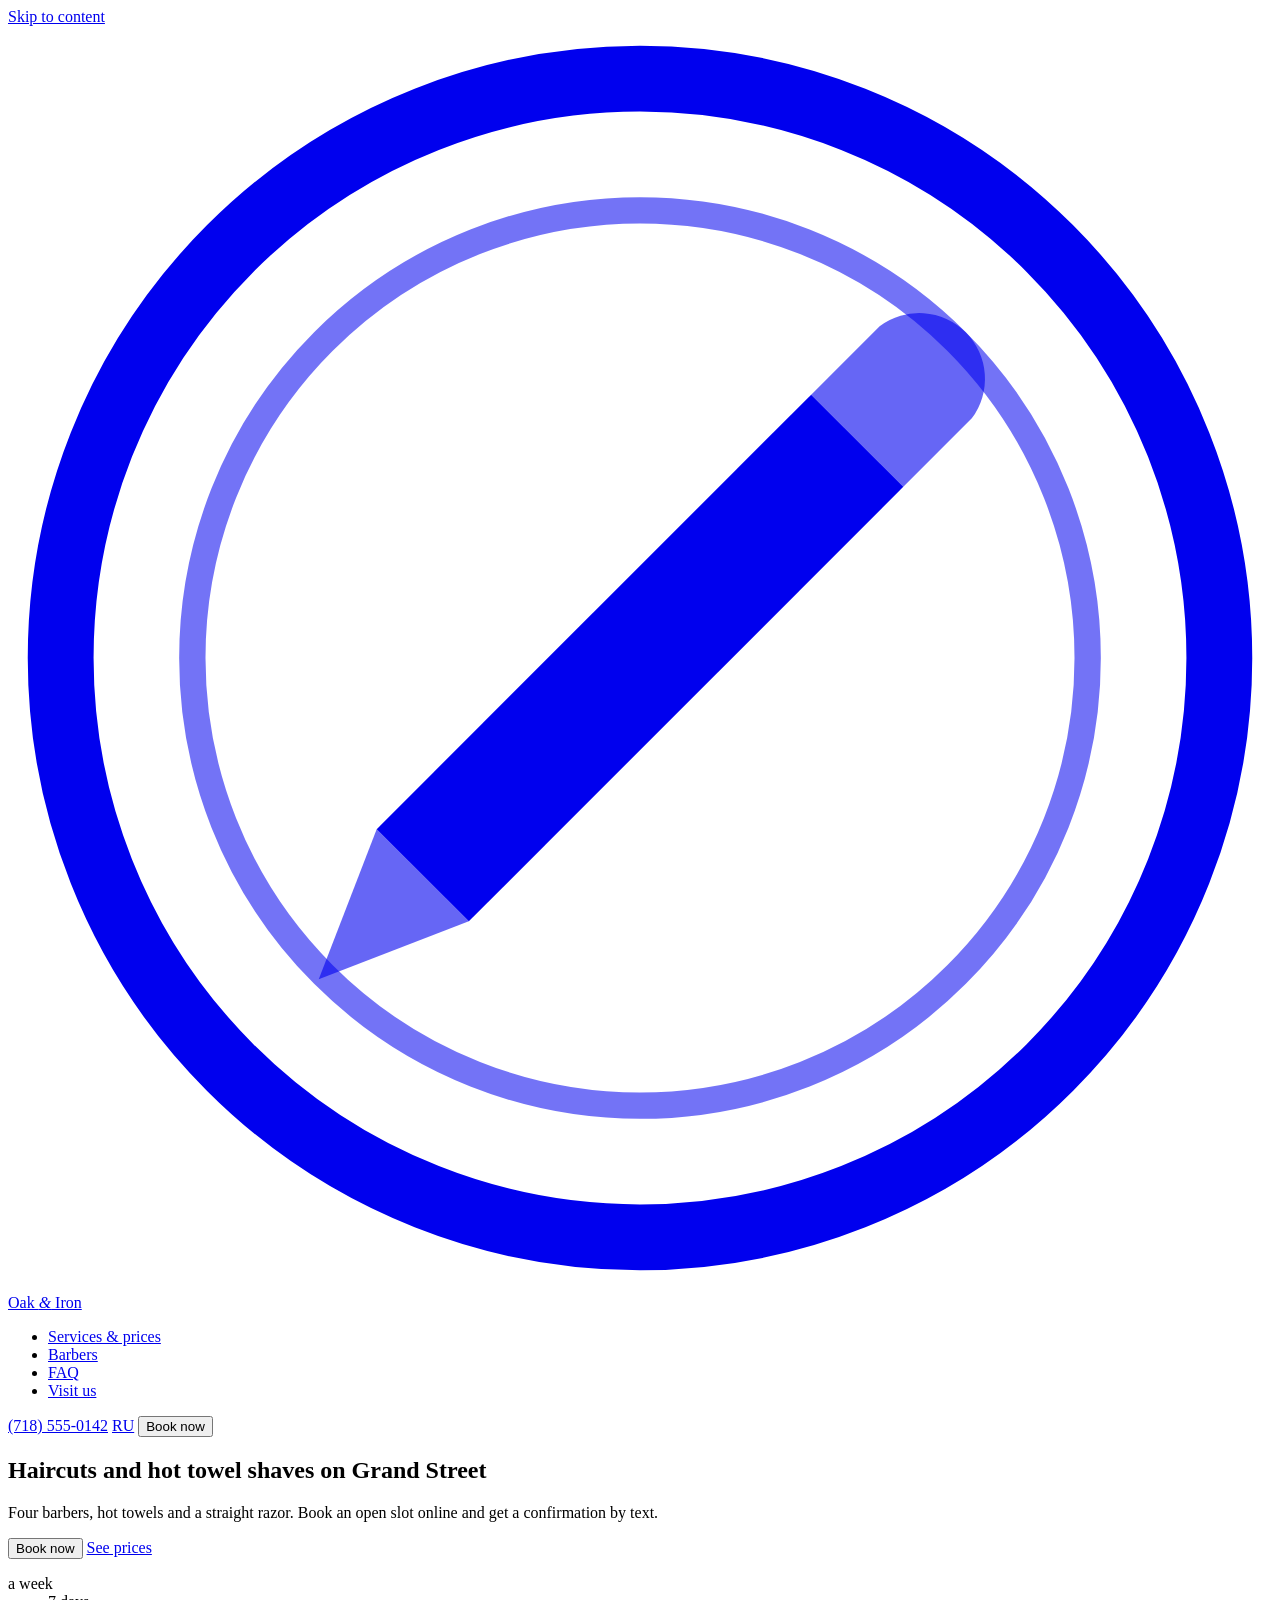
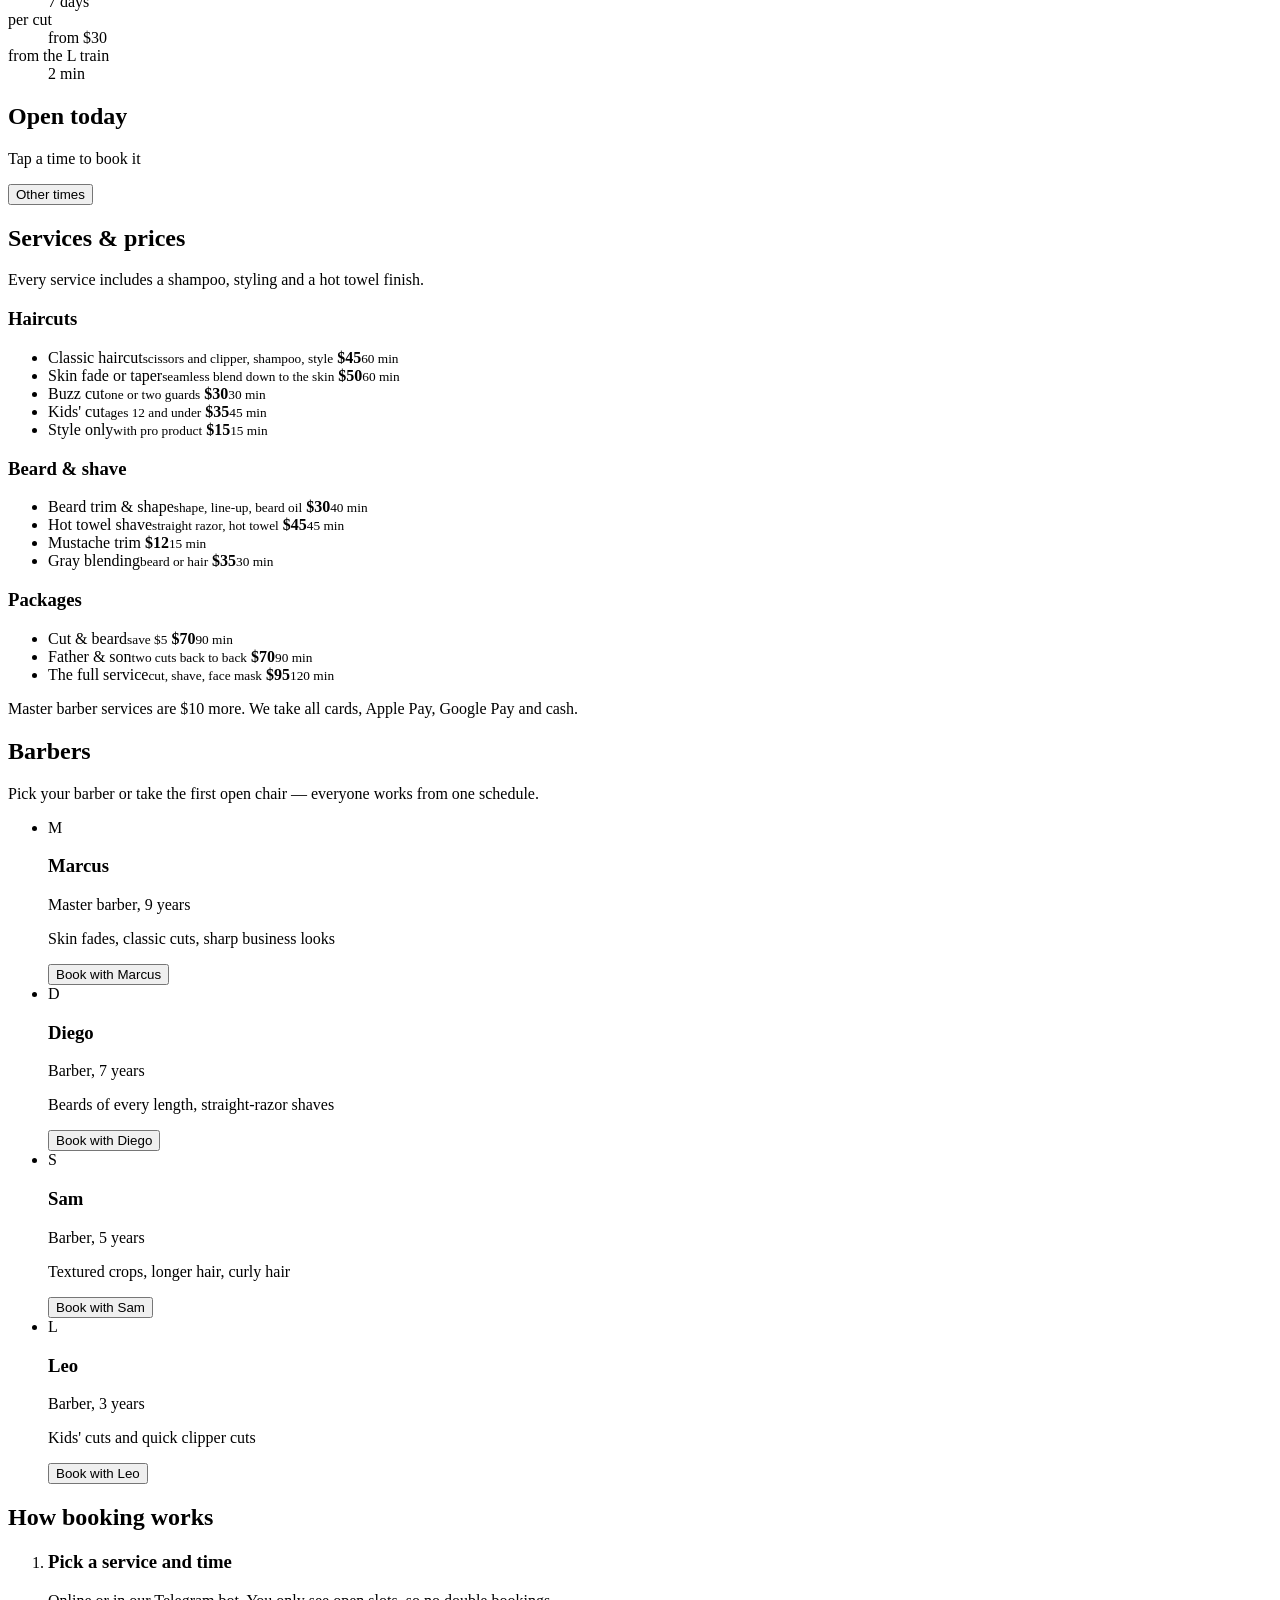
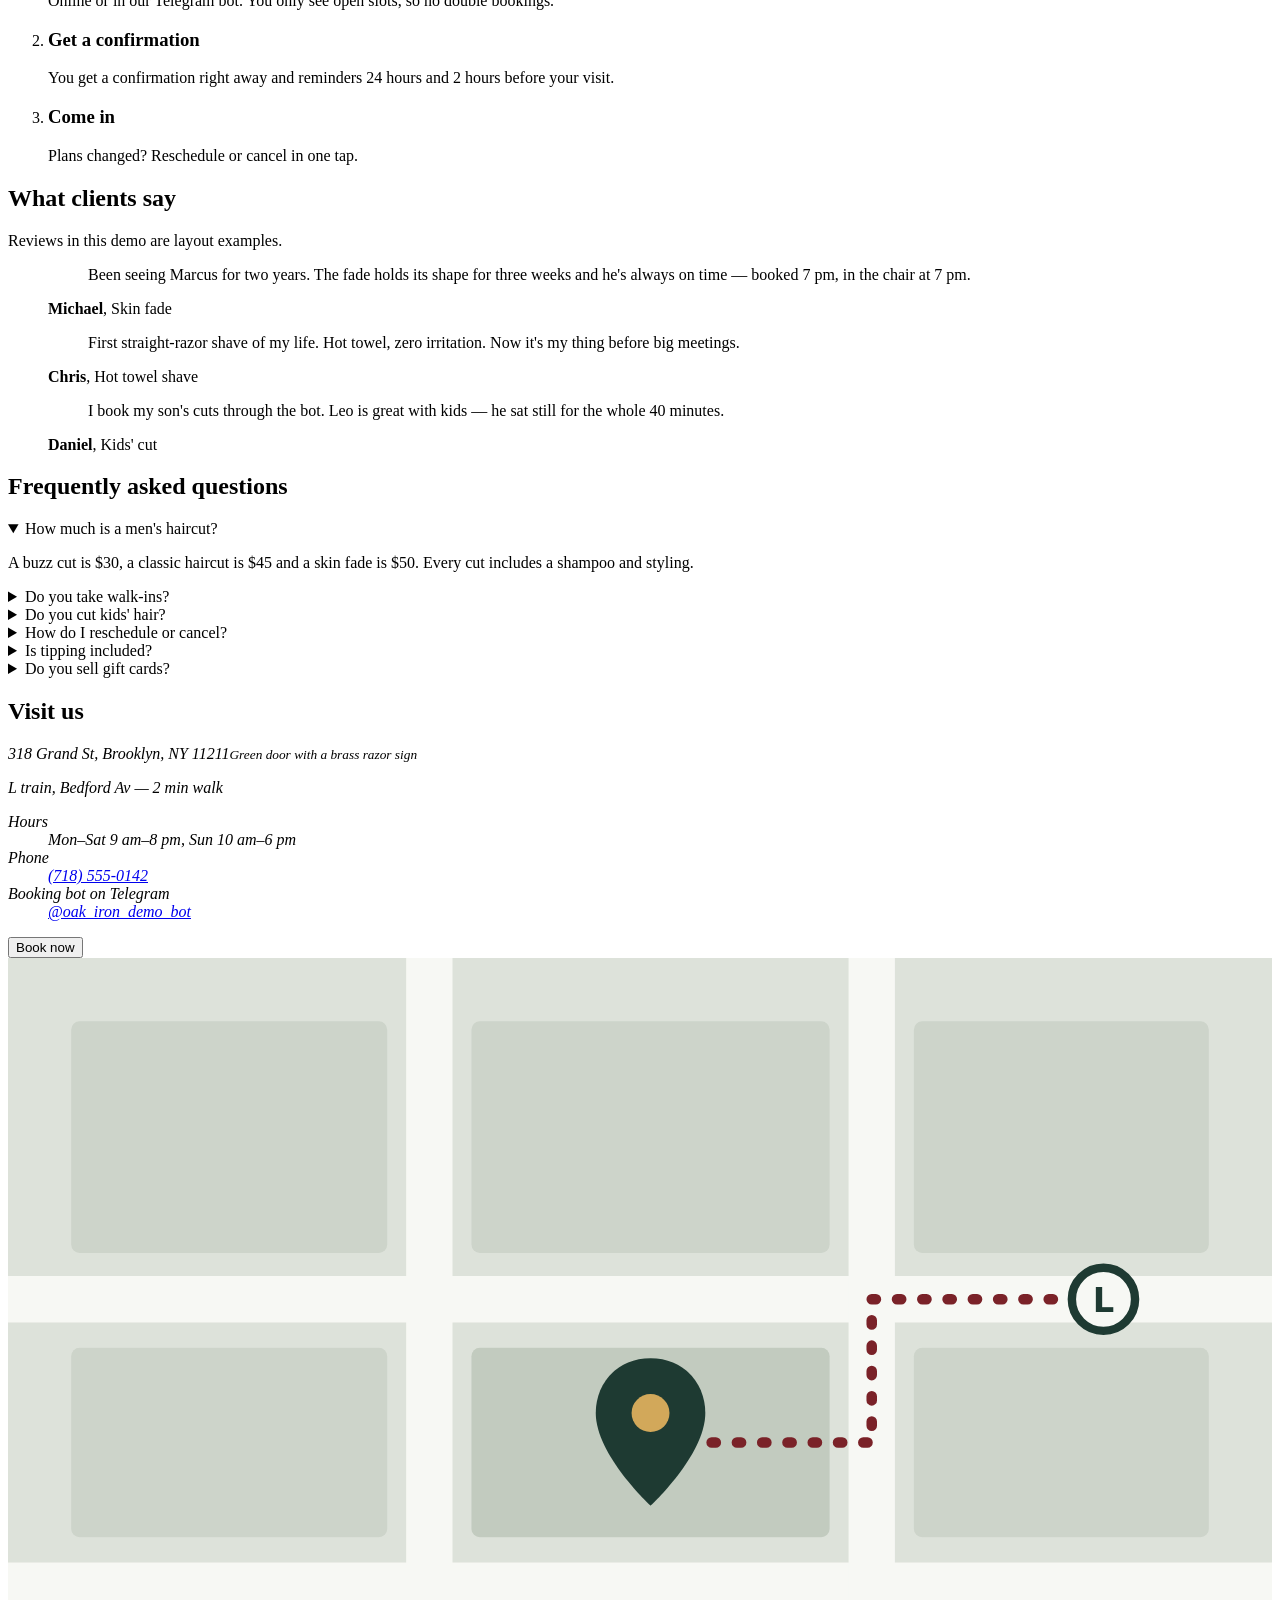
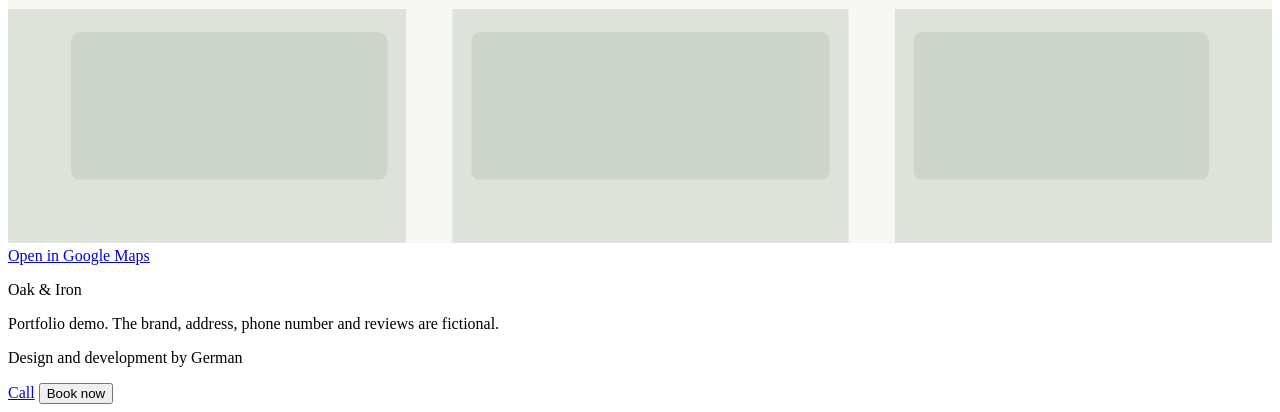
==== en/index.html @ bc09f536 "Add files via upload" ====
<!DOCTYPE html>
<html lang="en">
<head>
<meta charset="utf-8">
<meta name="viewport" content="width=device-width, initial-scale=1">
<title>Oak &amp; Iron Barbershop in Williamsburg, Brooklyn — Haircuts &amp; Hot Towel Shaves</title>
<meta name="description" content="Men&#39;s haircuts from $30, skin fades, beard trims and straight-razor hot towel shaves on Grand St, Williamsburg. Open 7 days. Book online in under a minute.">
<link rel="canonical" href="https://kislxta.github.io/oak-iron-barbershop/en/">
<meta name="robots" content="index, follow, max-image-preview:large">
<meta name="theme-color" content="#1E3A32">
<meta name="format-detection" content="telephone=no">



<meta property="og:type" content="website">
<meta property="og:locale" content="en_US">
<meta property="og:site_name" content="Oak &amp; Iron Barbershop">
<meta property="og:title" content="Oak &amp; Iron Barbershop — Williamsburg, Brooklyn">
<meta property="og:description" content="Fades, classic cuts, beard work and straight-razor shaves. Book an open slot online.">
<meta property="og:url" content="https://kislxta.github.io/oak-iron-barbershop/en/">
<meta property="og:image" content="https://kislxta.github.io/oak-iron-barbershop/assets/og-en.png">
<meta property="og:image:width" content="1200">
<meta property="og:image:height" content="630">
<meta name="twitter:card" content="summary_large_image">
<link rel="icon" href="../assets/favicon.svg" type="image/svg+xml">
<link rel="apple-touch-icon" href="../assets/apple-touch-icon.png">
<link rel="stylesheet" href="../assets/style.css">
<script type="application/ld+json">{
 "@context": "https://schema.org",
 "@type": "HairSalon",
 "@id": "https://kislxta.github.io/oak-iron-barbershop/en/#business",
 "name": "Oak & Iron Barbershop",
 "description": "Men's haircuts from $30, skin fades, beard trims and straight-razor hot towel shaves on Grand St, Williamsburg. Open 7 days. Book online in under a minute.",
 "url": "https://kislxta.github.io/oak-iron-barbershop/en/",
 "image": "https://kislxta.github.io/oak-iron-barbershop/assets/og-en.png",
 "logo": "https://kislxta.github.io/oak-iron-barbershop/assets/apple-touch-icon.png",
 "telephone": "+17185550142",
 "priceRange": "$$",
 "currenciesAccepted": "USD",
 "paymentAccepted": "Credit card, Apple Pay, Google Pay, cash",
 "areaServed": "Williamsburg, Brooklyn",
 "address": {
  "@type": "PostalAddress",
  "streetAddress": "318 Grand St",
  "addressLocality": "Brooklyn",
  "addressRegion": "NY",
  "postalCode": "11211",
  "addressCountry": "US"
 },
 "geo": {
  "@type": "GeoCoordinates",
  "latitude": 40.7136,
  "longitude": -73.9586
 },
 "openingHoursSpecification": [
  {
   "@type": "OpeningHoursSpecification",
   "dayOfWeek": [
    "Monday",
    "Tuesday",
    "Wednesday",
    "Thursday",
    "Friday",
    "Saturday"
   ],
   "opens": "09:00",
   "closes": "20:00"
  },
  {
   "@type": "OpeningHoursSpecification",
   "dayOfWeek": [
    "Sunday"
   ],
   "opens": "10:00",
   "closes": "18:00"
  }
 ],
 "hasOfferCatalog": {
  "@type": "OfferCatalog",
  "name": "Services & prices",
  "itemListElement": [
   {
    "@type": "Offer",
    "price": "45",
    "priceCurrency": "USD",
    "itemOffered": {
     "@type": "Service",
     "name": "Classic haircut",
     "description": "scissors and clipper, shampoo, style"
    }
   },
   {
    "@type": "Offer",
    "price": "50",
    "priceCurrency": "USD",
    "itemOffered": {
     "@type": "Service",
     "name": "Skin fade or taper",
     "description": "seamless blend down to the skin"
    }
   },
   {
    "@type": "Offer",
    "price": "30",
    "priceCurrency": "USD",
    "itemOffered": {
     "@type": "Service",
     "name": "Buzz cut",
     "description": "one or two guards"
    }
   },
   {
    "@type": "Offer",
    "price": "35",
    "priceCurrency": "USD",
    "itemOffered": {
     "@type": "Service",
     "name": "Kids' cut",
     "description": "ages 12 and under"
    }
   },
   {
    "@type": "Offer",
    "price": "15",
    "priceCurrency": "USD",
    "itemOffered": {
     "@type": "Service",
     "name": "Style only",
     "description": "with pro product"
    }
   },
   {
    "@type": "Offer",
    "price": "30",
    "priceCurrency": "USD",
    "itemOffered": {
     "@type": "Service",
     "name": "Beard trim & shape",
     "description": "shape, line-up, beard oil"
    }
   },
   {
    "@type": "Offer",
    "price": "45",
    "priceCurrency": "USD",
    "itemOffered": {
     "@type": "Service",
     "name": "Hot towel shave",
     "description": "straight razor, hot towel"
    }
   },
   {
    "@type": "Offer",
    "price": "12",
    "priceCurrency": "USD",
    "itemOffered": {
     "@type": "Service",
     "name": "Mustache trim",
     "description": "Beard & shave"
    }
   },
   {
    "@type": "Offer",
    "price": "35",
    "priceCurrency": "USD",
    "itemOffered": {
     "@type": "Service",
     "name": "Gray blending",
     "description": "beard or hair"
    }
   },
   {
    "@type": "Offer",
    "price": "70",
    "priceCurrency": "USD",
    "itemOffered": {
     "@type": "Service",
     "name": "Cut & beard",
     "description": "save $5"
    }
   },
   {
    "@type": "Offer",
    "price": "70",
    "priceCurrency": "USD",
    "itemOffered": {
     "@type": "Service",
     "name": "Father & son",
     "description": "two cuts back to back"
    }
   },
   {
    "@type": "Offer",
    "price": "95",
    "priceCurrency": "USD",
    "itemOffered": {
     "@type": "Service",
     "name": "The full service",
     "description": "cut, shave, face mask"
    }
   }
  ]
 }
}</script>
<script type="application/ld+json">{
 "@context": "https://schema.org",
 "@type": "FAQPage",
 "mainEntity": [
  {
   "@type": "Question",
   "name": "How much is a men's haircut?",
   "acceptedAnswer": {
    "@type": "Answer",
    "text": "A buzz cut is $30, a classic haircut is $45 and a skin fade is $50. Every cut includes a shampoo and styling."
   }
  },
  {
   "@type": "Question",
   "name": "Do you take walk-ins?",
   "acceptedAnswer": {
    "@type": "Answer",
    "text": "Yes, when a chair is open. Booking online guarantees your time and your barber."
   }
  },
  {
   "@type": "Question",
   "name": "Do you cut kids' hair?",
   "acceptedAnswer": {
    "@type": "Answer",
    "text": "Yes. Kids' cuts (12 and under) are $35, and the Father & son package is two cuts for $70."
   }
  },
  {
   "@type": "Question",
   "name": "How do I reschedule or cancel?",
   "acceptedAnswer": {
    "@type": "Answer",
    "text": "Use the link in your confirmation or tap \"My bookings\" in our bot. Please cancel at least 2 hours ahead."
   }
  },
  {
   "@type": "Question",
   "name": "Is tipping included?",
   "acceptedAnswer": {
    "@type": "Answer",
    "text": "No, tips are not included in our prices. You can tip by card or cash — it all goes to your barber."
   }
  },
  {
   "@type": "Question",
   "name": "Do you sell gift cards?",
   "acceptedAnswer": {
    "@type": "Answer",
    "text": "Yes, in any amount from $40 or for a specific service. Buy them in the shop or get an e-gift card by email."
   }
  }
 ]
}</script>
</head>
<body>
<a class="skip" href="#main">Skip to content</a>
<div class="pole" aria-hidden="true"></div>

<header class="header">
  <div class="wrap header__row">
    <a class="logo" href="./" aria-label="Oak &amp; Iron Barbershop">
      <svg class="logo__mark" viewBox="0 0 48 48" aria-hidden="true"><use href="#mark"/></svg>
      <span class="logo__text">Oak <i>&amp;</i> Iron</span>
    </a>
    <nav class="nav" aria-label="Main">
      <ul>
        <li><a href="#services">Services &amp; prices</a></li><li><a href="#barbers">Barbers</a></li><li><a href="#faq">FAQ</a></li><li><a href="#contacts">Visit us</a></li>
      </ul>
    </nav>
    <div class="header__actions">
      <a class="header__phone" href="tel:+17185550142">(718) 555-0142</a>
      <a class="lang" href="../ru/" title="Russian-market demo of this site (Moscow)" hreflang="ru">RU</a>
      <button class="btn btn--brass" type="button" data-book>Book now</button>
    </div>
  </div>
</header>

<main id="main">
  <section class="hero" aria-labelledby="hero-title">
    <div class="wrap hero__grid">
      <div class="hero__copy">
        <h1 id="hero-title">Haircuts and hot towel shaves on Grand Street</h1>
        <p class="hero__lead">Four barbers, hot towels and a straight razor. Book an open slot online and get a confirmation by text.</p>
        <div class="hero__cta">
          <button class="btn btn--brass btn--lg" type="button" data-book>Book now</button>
          <a class="btn btn--ghost btn--lg" href="#services">See prices</a>
        </div>
        <dl class="facts">
          <div><dt>a week</dt><dd>7 days</dd></div><div><dt>per cut</dt><dd>from $30</dd></div><div><dt>from the L train</dt><dd>2 min</dd></div>
        </dl>
      </div>
      <aside class="slots" aria-labelledby="slots-title">
        <div class="slots__plate">
          <h2 class="slots__title" id="slots-title" data-slots-title>Open today</h2>
          <p class="slots__date" data-slots-date></p>
          <ul class="slots__list" data-slots-list></ul>
          <p class="slots__note">Tap a time to book it</p>
          <button class="slots__more" type="button" data-book>Other times</button>
        </div>
      </aside>
    </div>
  </section>

  <section class="board" id="services" aria-labelledby="services-title">
    <div class="wrap">
      <div class="section-head section-head--light">
        <h2 id="services-title">Services &amp; prices</h2>
        <p>Every service includes a shampoo, styling and a hot towel finish.</p>
      </div>
      <div class="board__frame">
        
        <div class="board__group">
          <h3>Haircuts</h3>
          <ul>
            
            <li class="price">
              <span class="price__name">Classic haircut<small>scissors and clipper, shampoo, style</small></span>
              <span class="price__dots" aria-hidden="true"></span>
              <span class="price__value"><b>$45</b><small>60 min</small></span>
            </li>
            
            <li class="price">
              <span class="price__name">Skin fade or taper<small>seamless blend down to the skin</small></span>
              <span class="price__dots" aria-hidden="true"></span>
              <span class="price__value"><b>$50</b><small>60 min</small></span>
            </li>
            
            <li class="price">
              <span class="price__name">Buzz cut<small>one or two guards</small></span>
              <span class="price__dots" aria-hidden="true"></span>
              <span class="price__value"><b>$30</b><small>30 min</small></span>
            </li>
            
            <li class="price">
              <span class="price__name">Kids&#39; cut<small>ages 12 and under</small></span>
              <span class="price__dots" aria-hidden="true"></span>
              <span class="price__value"><b>$35</b><small>45 min</small></span>
            </li>
            
            <li class="price">
              <span class="price__name">Style only<small>with pro product</small></span>
              <span class="price__dots" aria-hidden="true"></span>
              <span class="price__value"><b>$15</b><small>15 min</small></span>
            </li>
            
          </ul>
        </div>
        
        <div class="board__group">
          <h3>Beard &amp; shave</h3>
          <ul>
            
            <li class="price">
              <span class="price__name">Beard trim &amp; shape<small>shape, line-up, beard oil</small></span>
              <span class="price__dots" aria-hidden="true"></span>
              <span class="price__value"><b>$30</b><small>40 min</small></span>
            </li>
            
            <li class="price">
              <span class="price__name">Hot towel shave<small>straight razor, hot towel</small></span>
              <span class="price__dots" aria-hidden="true"></span>
              <span class="price__value"><b>$45</b><small>45 min</small></span>
            </li>
            
            <li class="price">
              <span class="price__name">Mustache trim</span>
              <span class="price__dots" aria-hidden="true"></span>
              <span class="price__value"><b>$12</b><small>15 min</small></span>
            </li>
            
            <li class="price">
              <span class="price__name">Gray blending<small>beard or hair</small></span>
              <span class="price__dots" aria-hidden="true"></span>
              <span class="price__value"><b>$35</b><small>30 min</small></span>
            </li>
            
          </ul>
        </div>
        
        <div class="board__group">
          <h3>Packages</h3>
          <ul>
            
            <li class="price">
              <span class="price__name">Cut &amp; beard<small>save $5</small></span>
              <span class="price__dots" aria-hidden="true"></span>
              <span class="price__value"><b>$70</b><small>90 min</small></span>
            </li>
            
            <li class="price">
              <span class="price__name">Father &amp; son<small>two cuts back to back</small></span>
              <span class="price__dots" aria-hidden="true"></span>
              <span class="price__value"><b>$70</b><small>90 min</small></span>
            </li>
            
            <li class="price">
              <span class="price__name">The full service<small>cut, shave, face mask</small></span>
              <span class="price__dots" aria-hidden="true"></span>
              <span class="price__value"><b>$95</b><small>120 min</small></span>
            </li>
            
          </ul>
        </div>
        
      </div>
      <p class="board__note">Master barber services are $10 more. We take all cards, Apple Pay, Google Pay and cash.</p>
    </div>
  </section>

  <section class="barbers" id="barbers" aria-labelledby="barbers-title">
    <div class="wrap">
      <div class="section-head">
        <h2 id="barbers-title">Barbers</h2>
        <p>Pick your barber or take the first open chair — everyone works from one schedule.</p>
      </div>
      <ul class="barbers__list">
        
        <li class="barber">
          <div class="barber__mono" aria-hidden="true">M</div>
          <h3 class="barber__name">Marcus</h3>
          <p class="barber__role">Master barber, 9 years</p>
          <p class="barber__skills">Skin fades, classic cuts, sharp business looks</p>
          <button class="barber__btn" type="button" data-book data-barber="Marcus">Book with Marcus</button>
        </li>
        
        <li class="barber">
          <div class="barber__mono" aria-hidden="true">D</div>
          <h3 class="barber__name">Diego</h3>
          <p class="barber__role">Barber, 7 years</p>
          <p class="barber__skills">Beards of every length, straight-razor shaves</p>
          <button class="barber__btn" type="button" data-book data-barber="Diego">Book with Diego</button>
        </li>
        
        <li class="barber">
          <div class="barber__mono" aria-hidden="true">S</div>
          <h3 class="barber__name">Sam</h3>
          <p class="barber__role">Barber, 5 years</p>
          <p class="barber__skills">Textured crops, longer hair, curly hair</p>
          <button class="barber__btn" type="button" data-book data-barber="Sam">Book with Sam</button>
        </li>
        
        <li class="barber">
          <div class="barber__mono" aria-hidden="true">L</div>
          <h3 class="barber__name">Leo</h3>
          <p class="barber__role">Barber, 3 years</p>
          <p class="barber__skills">Kids&#39; cuts and quick clipper cuts</p>
          <button class="barber__btn" type="button" data-book data-barber="Leo">Book with Leo</button>
        </li>
        
      </ul>
    </div>
  </section>

  <section class="steps" aria-labelledby="steps-title">
    <div class="wrap">
      <h2 id="steps-title">How booking works</h2>
      <ol class="steps__list">
        <li><h3>Pick a service and time</h3><p>Online or in our Telegram bot. You only see open slots, so no double bookings.</p></li><li><h3>Get a confirmation</h3><p>You get a confirmation right away and reminders 24 hours and 2 hours before your visit.</p></li><li><h3>Come in</h3><p>Plans changed? Reschedule or cancel in one tap.</p></li>
      </ol>
    </div>
  </section>

  <section class="reviews" aria-labelledby="reviews-title">
    <div class="wrap">
      <div class="section-head">
        <h2 id="reviews-title">What clients say</h2>
        <p>Reviews in this demo are layout examples.</p>
      </div>
      <div class="reviews__list">
        
        <figure class="review">
          <blockquote><p>Been seeing Marcus for two years. The fade holds its shape for three weeks and he&#39;s always on time — booked 7 pm, in the chair at 7 pm.</p></blockquote>
          <figcaption><b>Michael</b>, Skin fade</figcaption>
        </figure>
        
        <figure class="review">
          <blockquote><p>First straight-razor shave of my life. Hot towel, zero irritation. Now it&#39;s my thing before big meetings.</p></blockquote>
          <figcaption><b>Chris</b>, Hot towel shave</figcaption>
        </figure>
        
        <figure class="review">
          <blockquote><p>I book my son&#39;s cuts through the bot. Leo is great with kids — he sat still for the whole 40 minutes.</p></blockquote>
          <figcaption><b>Daniel</b>, Kids&#39; cut</figcaption>
        </figure>
        
      </div>
    </div>
  </section>

  <section class="faq" id="faq" aria-labelledby="faq-title">
    <div class="wrap faq__grid">
      <h2 id="faq-title">Frequently asked questions</h2>
      <div class="faq__list">
        
        <details open>
          <summary>How much is a men&#39;s haircut?</summary>
          <p>A buzz cut is $30, a classic haircut is $45 and a skin fade is $50. Every cut includes a shampoo and styling.</p>
        </details>
        
        <details>
          <summary>Do you take walk-ins?</summary>
          <p>Yes, when a chair is open. Booking online guarantees your time and your barber.</p>
        </details>
        
        <details>
          <summary>Do you cut kids&#39; hair?</summary>
          <p>Yes. Kids&#39; cuts (12 and under) are $35, and the Father &amp; son package is two cuts for $70.</p>
        </details>
        
        <details>
          <summary>How do I reschedule or cancel?</summary>
          <p>Use the link in your confirmation or tap &#34;My bookings&#34; in our bot. Please cancel at least 2 hours ahead.</p>
        </details>
        
        <details>
          <summary>Is tipping included?</summary>
          <p>No, tips are not included in our prices. You can tip by card or cash — it all goes to your barber.</p>
        </details>
        
        <details>
          <summary>Do you sell gift cards?</summary>
          <p>Yes, in any amount from $40 or for a specific service. Buy them in the shop or get an e-gift card by email.</p>
        </details>
        
      </div>
    </div>
  </section>

  <section class="contacts" id="contacts" aria-labelledby="contacts-title">
    <div class="wrap contacts__grid">
      <div class="contacts__info">
        <h2 id="contacts-title">Visit us</h2>
        <address>
          <p class="contacts__address">318 Grand St, Brooklyn, NY 11211<small>Green door with a brass razor sign</small></p>
          <p>L train, Bedford Av — 2 min walk</p>
          <dl>
            <div><dt>Hours</dt><dd>Mon–Sat 9 am–8 pm, Sun 10 am–6 pm</dd></div>
            <div><dt>Phone</dt><dd><a href="tel:+17185550142">(718) 555-0142</a></dd></div>
            <div><dt>Booking bot on Telegram</dt><dd><a href="https://t.me/" data-tg-link rel="noopener">@oak_iron_demo_bot</a></dd></div>
          </dl>
        </address>
        <button class="btn btn--brass btn--lg" type="button" data-book>Book now</button>
      </div>
      <a class="map" href="https://www.google.com/maps/search/?api=1&amp;query=318+Grand+St+Brooklyn+NY+11211" target="_blank" rel="noopener">
        <svg viewBox="0 0 600 420" role="img" aria-label="Map: the shop is a 2-minute walk from the Bedford Av L station">
          <rect width="600" height="420" fill="#DDE2DA"/>
          <g fill="#CDD4CA"><rect x="30" y="30" width="150" height="110" rx="4"/><rect x="220" y="30" width="170" height="110" rx="4"/><rect x="430" y="30" width="140" height="110" rx="4"/><rect x="30" y="185" width="150" height="90" rx="4"/><rect x="430" y="185" width="140" height="90" rx="4"/><rect x="30" y="320" width="150" height="70" rx="4"/><rect x="220" y="320" width="170" height="70" rx="4"/><rect x="430" y="320" width="140" height="70" rx="4"/></g>
          <rect x="220" y="185" width="170" height="90" rx="4" fill="#C2CBBF"/>
          <g stroke="#F7F8F4" stroke-width="22" fill="none"><path d="M0 162H600"/><path d="M0 298H600"/><path d="M200 0V420"/><path d="M410 0V420"/></g>
          <path d="M520 162 H410 V230 H330" stroke="#7A2228" stroke-width="5" stroke-dasharray="2 10" stroke-linecap="round" fill="none"/>
          <circle cx="520" cy="162" r="15" fill="#F7F8F4" stroke="#1E3A32" stroke-width="4"/>
          <text x="520" y="168" text-anchor="middle" font-family="system-ui, sans-serif" font-size="16" font-weight="700" fill="#1E3A32">L</text>
          <g transform="translate(305 190)"><path d="M0 0C-16 0-26 12-26 26c0 20 26 44 26 44s26-24 26-44C26 12 16 0 0 0z" fill="#1E3A32"/><circle cy="26" r="9" fill="#D2A85A"/></g>
        </svg>
        <span class="map__link">Open in Google Maps</span>
      </a>
    </div>
  </section>
</main>

<footer class="footer">
  <div class="wrap footer__row">
    <p class="footer__brand">Oak &amp; Iron</p>
    <p>Portfolio demo. The brand, address, phone number and reviews are fictional.</p>
    <p>Design and development by German</p>
  </div>
</footer>

<div class="mobile-bar">
  <a class="btn btn--ghost-dark" href="tel:+17185550142">Call</a>
  <button class="btn btn--brass" type="button" data-book>Book now</button>
</div>

<dialog class="booking" id="booking" aria-labelledby="booking-title">
  <form class="booking__form" novalidate data-booking-form>
    <div class="booking__head">
      <h2 id="booking-title">Book online</h2>
      <button class="booking__close" type="button" data-close aria-label="Close">×</button>
    </div>
    <div class="field">
      <label for="b-service">Service</label>
      <select id="b-service" name="service" required>
        <optgroup label="Haircuts"><option value="Classic haircut" data-duration="60">Classic haircut — $45</option><option value="Skin fade or taper" data-duration="60">Skin fade or taper — $50</option><option value="Buzz cut" data-duration="30">Buzz cut — $30</option><option value="Kids&#39; cut" data-duration="45">Kids&#39; cut — $35</option><option value="Style only" data-duration="15">Style only — $15</option></optgroup><optgroup label="Beard &amp; shave"><option value="Beard trim &amp; shape" data-duration="40">Beard trim &amp; shape — $30</option><option value="Hot towel shave" data-duration="45">Hot towel shave — $45</option><option value="Mustache trim" data-duration="15">Mustache trim — $12</option><option value="Gray blending" data-duration="30">Gray blending — $35</option></optgroup><optgroup label="Packages"><option value="Cut &amp; beard" data-duration="90">Cut &amp; beard — $70</option><option value="Father &amp; son" data-duration="90">Father &amp; son — $70</option><option value="The full service" data-duration="120">The full service — $95</option></optgroup>
      </select>
    </div>
    <div class="field">
      <label for="b-barber">Barber</label>
      <select id="b-barber" name="barber">
        <option value="">First available</option>
        <option value="Marcus">Marcus</option><option value="Diego">Diego</option><option value="Sam">Sam</option><option value="Leo">Leo</option>
      </select>
    </div>
    <div class="field-row">
      <div class="field">
        <label for="b-date">Date</label>
        <input id="b-date" name="date" type="date" required>
      </div>
      <div class="field">
        <label for="b-time">Time</label>
        <select id="b-time" name="time" required></select>
      </div>
    </div>
    <div class="field">
      <label for="b-name">Name</label>
      <input id="b-name" name="name" type="text" autocomplete="given-name" required maxlength="60">
      <p class="field__error" id="e-name"></p>
    </div>
    <div class="field">
      <label for="b-phone">Phone</label>
      <input id="b-phone" name="phone" type="tel" inputmode="tel" autocomplete="tel" placeholder="(718) 555-0100" required>
      <p class="field__error" id="e-phone"></p>
    </div>
    <label class="check"><input type="checkbox" name="consent" required> <span>I agree to the privacy policy</span></label>
    <p class="field__error" id="e-consent"></p>
    
    <input class="hp" type="text" name="company" tabindex="-1" autocomplete="off" aria-hidden="true">
    <button class="btn btn--brass btn--lg btn--wide" type="submit">Book now</button>
    <p class="booking__or">or <a href="https://t.me/" data-tg-link rel="noopener">Book in Telegram</a></p>
  </form>
  <div class="booking__done" hidden data-booking-done>
    <svg viewBox="0 0 48 48" aria-hidden="true"><use href="#mark"/></svg>
    <h2>You&#39;re booked</h2>
    <p data-done-text></p>
    <button class="btn btn--brass btn--lg" type="button" data-close>Done</button>
  </div>
</dialog>

<svg width="0" height="0" style="position:absolute" aria-hidden="true">
  <symbol id="mark" viewBox="0 0 48 48">
    <circle cx="24" cy="24" r="22" fill="none" stroke="currentColor" stroke-width="2.5"/>
    <circle cx="24" cy="24" r="17" fill="none" stroke="currentColor" stroke-width="1" opacity=".55"/>
    <path d="M14 30.5 30.5 14l3.5 3.5L17.5 34z" fill="currentColor"/>
    <path d="M30.5 14 34 17.5l2.6-2.6a2.5 2.5 0 0 0-3.5-3.5z" fill="currentColor" opacity=".6"/>
    <path d="M17.5 34 14 30.5l-2.2 5.7z" fill="currentColor" opacity=".6"/>
  </symbol>
</svg>

<script id="i18n" type="application/json">{"lang": "en", "dateLocale": "en-US", "clock12": true, "hours": [[10, 18], [9, 20], [9, 20], [9, 20], [9, 20], [9, 20], [9, 20]], "slots": {"title": "Open today", "tomorrow": "Open tomorrow", "note": "Tap a time to book it", "more": "Other times"}, "errors": {"required": "Please fill in this field", "phone": "Enter a full 10-digit phone number", "consent": "Please accept the privacy policy"}, "doneText": "See you on {date} at {time}. This is a demo: on a live site the booking goes straight to the shop and you get a text confirmation.", "telegram": "", "metrikaId": null}</script>
<script src="../assets/main.js" defer></script>

</body>
</html>
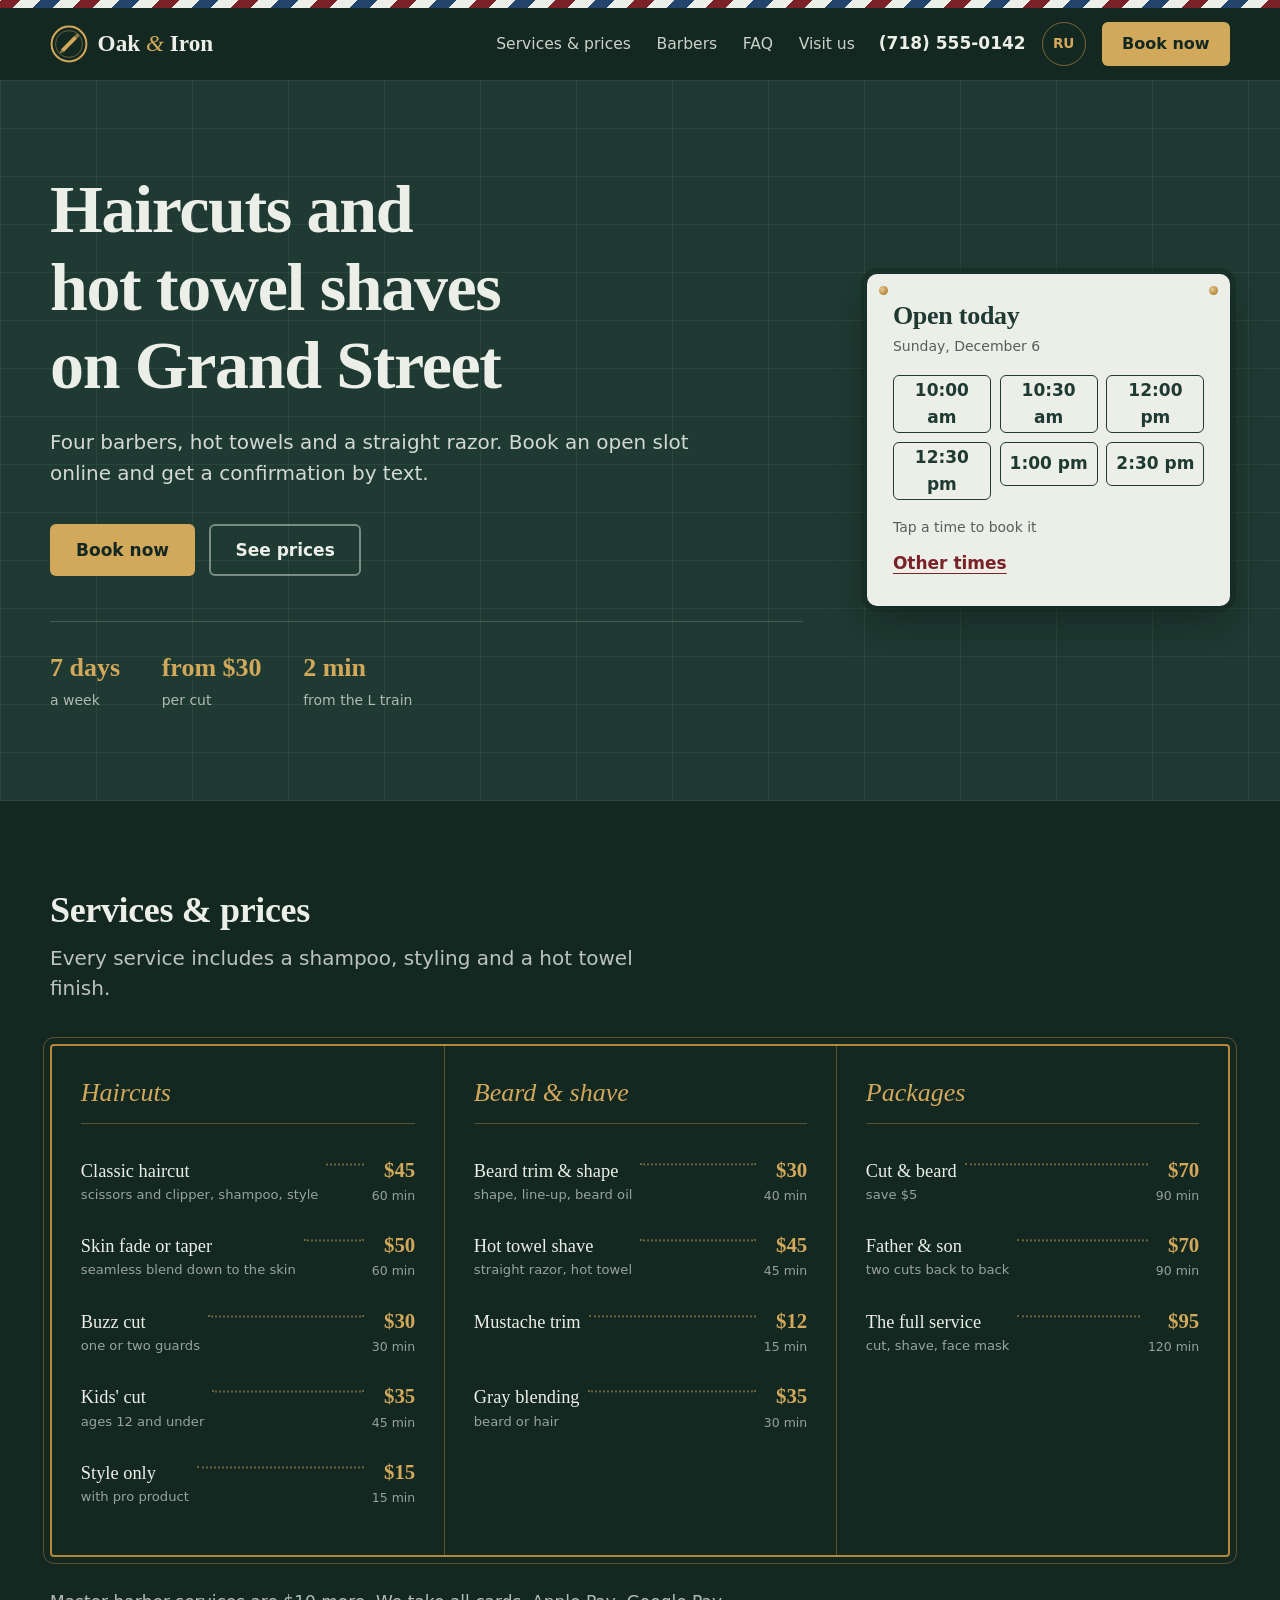
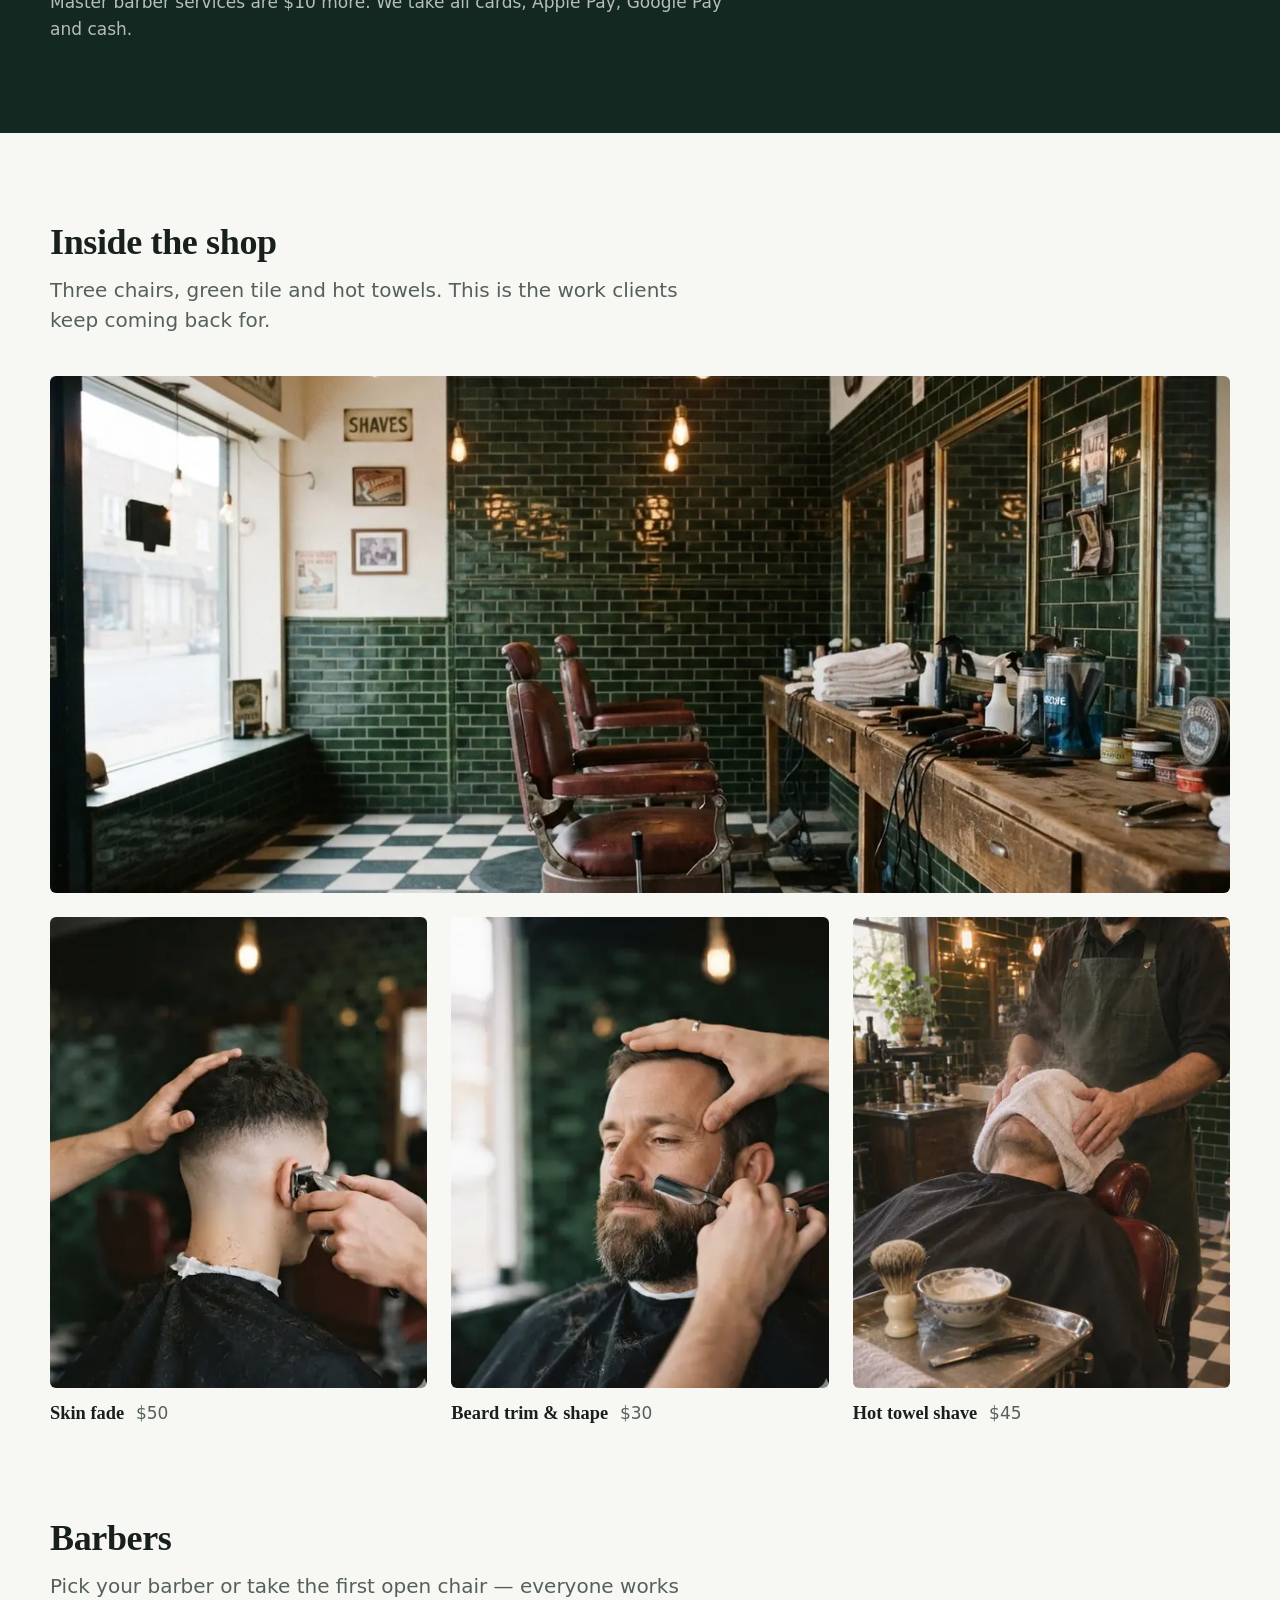
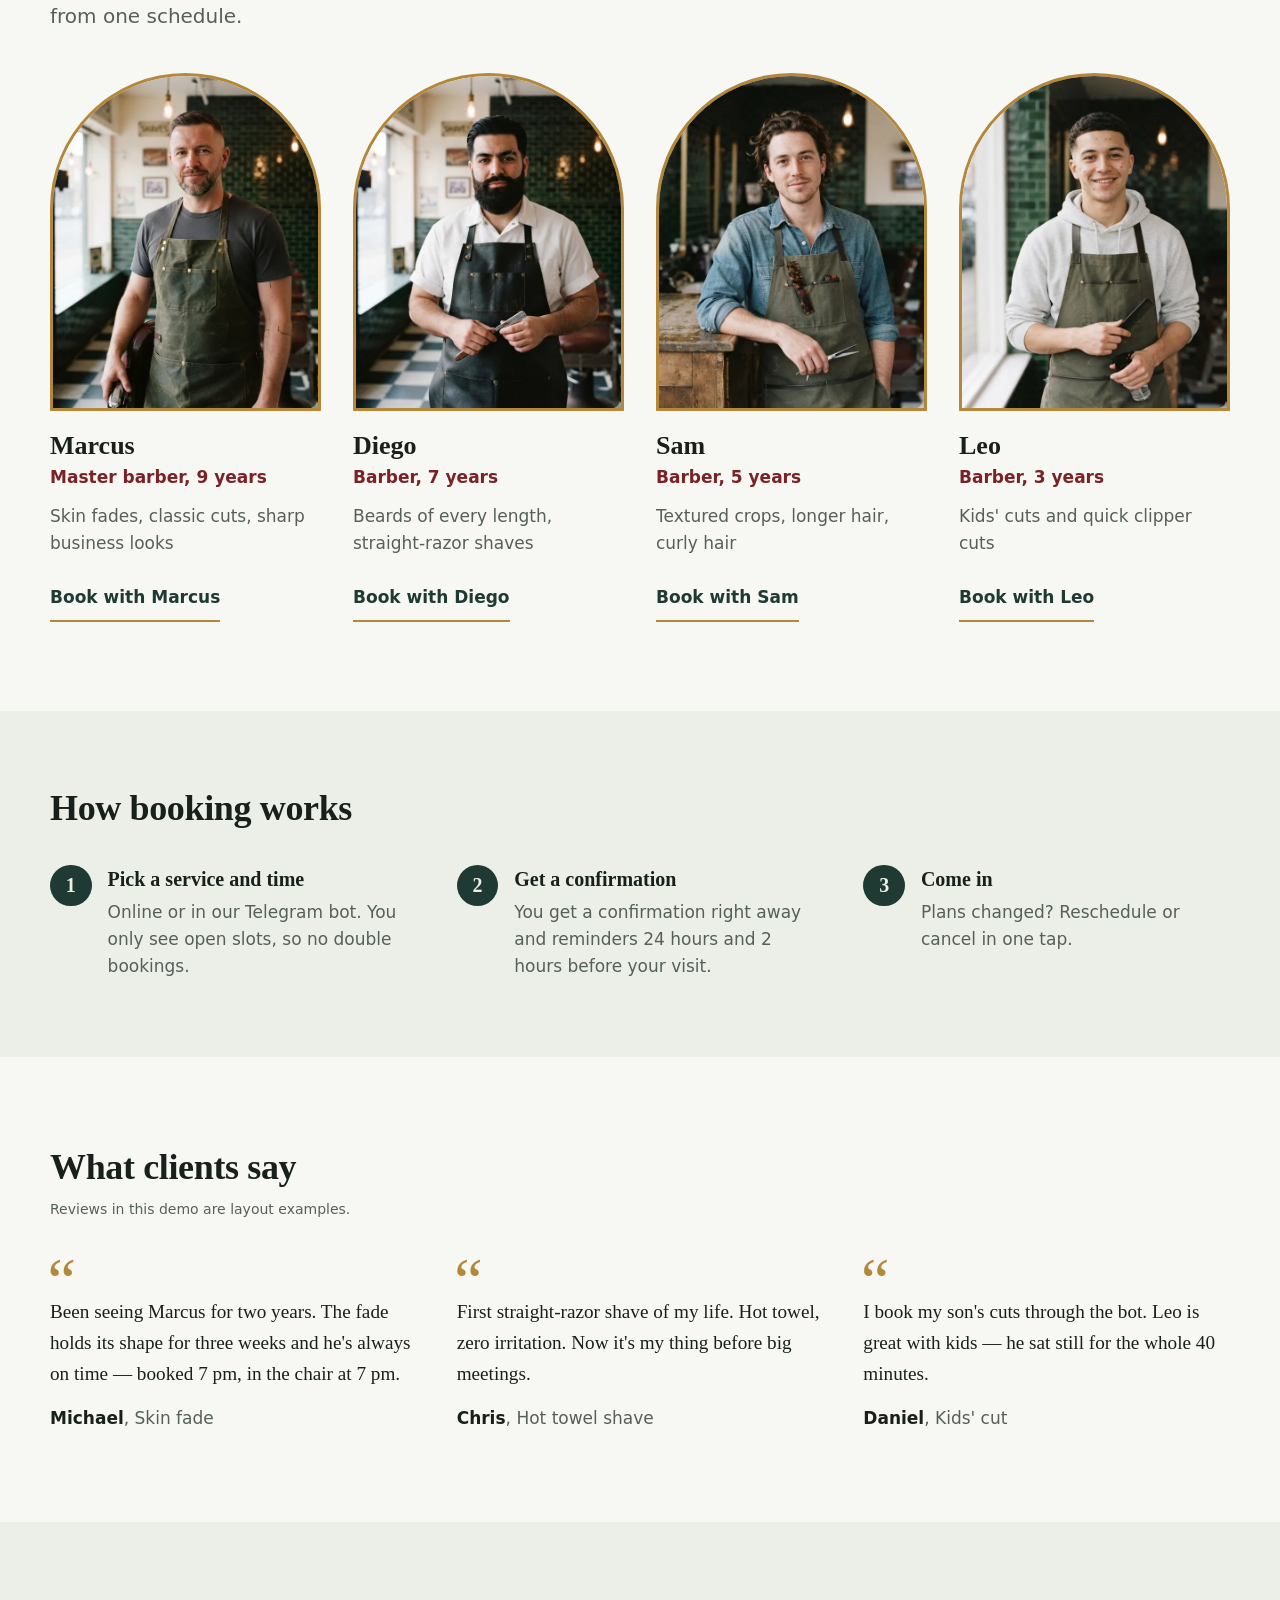
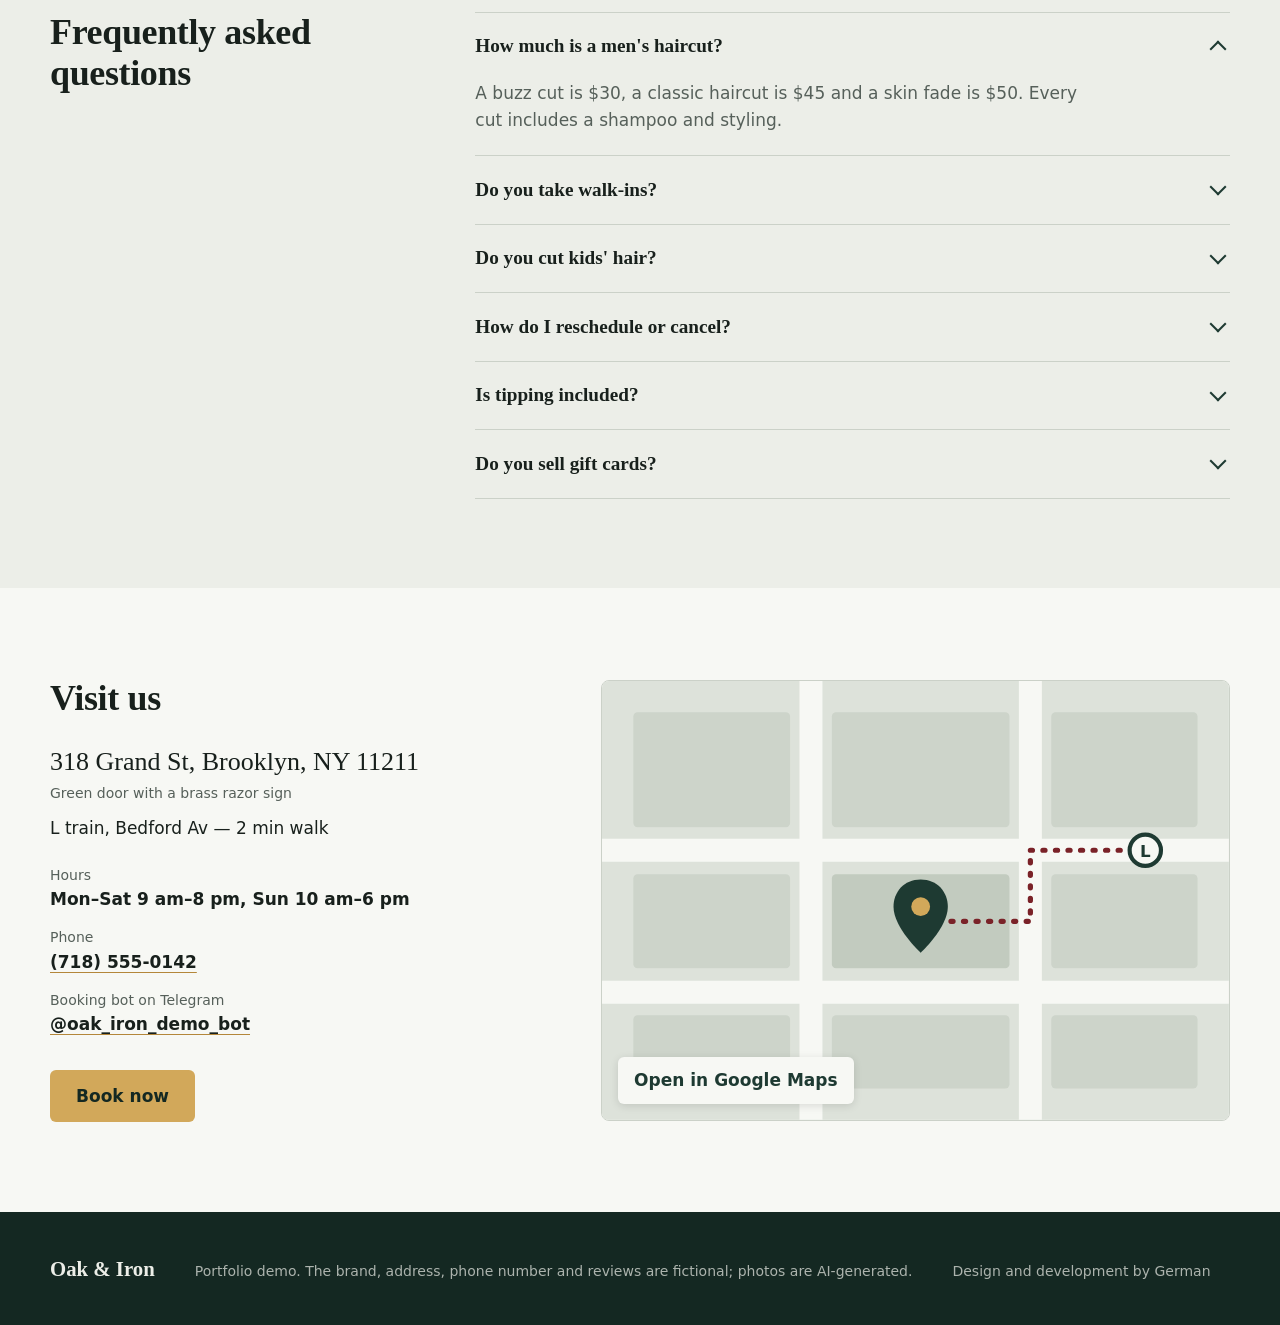
==== commit ace844ea: "Add files via upload" ====
--- a/en/index.html
+++ b/en/index.html
@@ -284,7 +284,7 @@
   <section class="hero" aria-labelledby="hero-title">
     <div class="wrap hero__grid">
       <div class="hero__copy">
-        <h1 id="hero-title">Haircuts and hot towel shaves on Grand Street</h1>
+        <h1 id="hero-title">Haircuts and hot towel shaves on Grand Street</h1>
         <p class="hero__lead">Four barbers, hot towels and a straight razor. Book an open slot online and get a confirmation by text.</p>
         <div class="hero__cta">
           <button class="btn btn--brass btn--lg" type="button" data-book>Book now</button>
@@ -412,6 +412,40 @@
     </div>
   </section>
 
+  <section class="inside" aria-labelledby="inside-title">
+    <div class="wrap">
+      <div class="section-head">
+        <h2 id="inside-title">Inside the shop</h2>
+        <p>Three chairs, green tile and hot towels. This is the work clients keep coming back for.</p>
+      </div>
+      <img class="inside__wide" src="../assets/img/interior.webp" srcset="../assets/img/interior-800.webp 800w, ../assets/img/interior.webp 1600w" sizes="(max-width: 1220px) 100vw, 1180px" width="1600" height="700" loading="lazy" decoding="async" alt="The shop floor: three leather barber chairs, green tile walls and brass-framed mirrors">
+      <ul class="inside__works">
+        
+        <li>
+          <figure>
+            <img src="../assets/img/work-fade.webp" srcset="../assets/img/work-fade-400.webp 400w, ../assets/img/work-fade.webp 800w" sizes="(max-width: 900px) 100vw, 380px" width="800" height="1000" loading="lazy" decoding="async" alt="Barber blending a skin fade with clippers">
+            <figcaption><b>Skin fade</b> $50</figcaption>
+          </figure>
+        </li>
+        
+        <li>
+          <figure>
+            <img src="../assets/img/work-beard.webp" srcset="../assets/img/work-beard-400.webp 400w, ../assets/img/work-beard.webp 800w" sizes="(max-width: 900px) 100vw, 380px" width="800" height="1000" loading="lazy" decoding="async" alt="Barber lining up a client&#39;s beard with a straight razor">
+            <figcaption><b>Beard trim &amp; shape</b> $30</figcaption>
+          </figure>
+        </li>
+        
+        <li>
+          <figure>
+            <img src="../assets/img/work-shave.webp" srcset="../assets/img/work-shave-400.webp 400w, ../assets/img/work-shave.webp 800w" sizes="(max-width: 900px) 100vw, 380px" width="800" height="1000" loading="lazy" decoding="async" alt="Client reclined in the chair with a hot towel before a shave">
+            <figcaption><b>Hot towel shave</b> $45</figcaption>
+          </figure>
+        </li>
+        
+      </ul>
+    </div>
+  </section>
+
   <section class="barbers" id="barbers" aria-labelledby="barbers-title">
     <div class="wrap">
       <div class="section-head">
@@ -421,7 +455,7 @@
       <ul class="barbers__list">
         
         <li class="barber">
-          <div class="barber__mono" aria-hidden="true">M</div>
+          <div class="barber__photo"><img src="../assets/img/barber-1.webp" width="600" height="750" loading="lazy" decoding="async" alt="Marcus, master barber, by his chair holding clippers"></div>
           <h3 class="barber__name">Marcus</h3>
           <p class="barber__role">Master barber, 9 years</p>
           <p class="barber__skills">Skin fades, classic cuts, sharp business looks</p>
@@ -429,7 +463,7 @@
         </li>
         
         <li class="barber">
-          <div class="barber__mono" aria-hidden="true">D</div>
+          <div class="barber__photo"><img src="../assets/img/barber-2.webp" width="600" height="750" loading="lazy" decoding="async" alt="Diego, barber, holding a straight razor"></div>
           <h3 class="barber__name">Diego</h3>
           <p class="barber__role">Barber, 7 years</p>
           <p class="barber__skills">Beards of every length, straight-razor shaves</p>
@@ -437,7 +471,7 @@
         </li>
         
         <li class="barber">
-          <div class="barber__mono" aria-hidden="true">S</div>
+          <div class="barber__photo"><img src="../assets/img/barber-3.webp" width="600" height="750" loading="lazy" decoding="async" alt="Sam, barber, with scissors at the counter"></div>
           <h3 class="barber__name">Sam</h3>
           <p class="barber__role">Barber, 5 years</p>
           <p class="barber__skills">Textured crops, longer hair, curly hair</p>
@@ -445,7 +479,7 @@
         </li>
         
         <li class="barber">
-          <div class="barber__mono" aria-hidden="true">L</div>
+          <div class="barber__photo"><img src="../assets/img/barber-4.webp" width="600" height="750" loading="lazy" decoding="async" alt="Leo, barber, with a comb and spray bottle"></div>
           <h3 class="barber__name">Leo</h3>
           <p class="barber__role">Barber, 3 years</p>
           <p class="barber__skills">Kids&#39; cuts and quick clipper cuts</p>
@@ -566,7 +600,7 @@
 <footer class="footer">
   <div class="wrap footer__row">
     <p class="footer__brand">Oak &amp; Iron</p>
-    <p>Portfolio demo. The brand, address, phone number and reviews are fictional.</p>
+    <p>Portfolio demo. The brand, address, phone number and reviews are fictional; photos are AI-generated.</p>
     <p>Design and development by German</p>
   </div>
 </footer>
--- a/assets/style.css
+++ b/assets/style.css
@@ -0,0 +1,334 @@
+/* Oak & Iron — demo barbershop site
+   Palette: bottle-green tile, brass, oxblood leather, porcelain. */
+:root {
+  --tile: #1E3A32;
+  --tile-deep: #142822;
+  --tile-line: rgba(236, 238, 232, .06);
+  --porcelain: #ECEEE8;
+  --paper: #F7F8F4;
+  --brass: #B4873A;
+  --brass-light: #D2A85A;
+  --oxblood: #7A2228;
+  --ink: #18201C;
+  --muted: #56605A;
+  --rule: #CBD1C8;
+
+  --serif: "Palatino Linotype", Palatino, "Book Antiqua", "P052", "TeX Gyre Pagella", "URW Palladio L", Georgia, serif;
+  --sans: system-ui, -apple-system, "Segoe UI", Roboto, "Helvetica Neue", Arial, sans-serif;
+
+  --step--1: .875rem;
+  --step-0: 1.0625rem;
+  --step-1: 1.25rem;
+  --step-2: 1.625rem;
+  --step-3: 2.25rem;
+  --step-4: clamp(2.5rem, 5.4vw, 4.25rem);
+
+  --wrap: 1180px;
+  --radius: 6px;
+}
+
+*, *::before, *::after { box-sizing: border-box; }
+html { scroll-behavior: smooth; -webkit-text-size-adjust: 100%; }
+body {
+  margin: 0;
+  font: 400 var(--step-0)/1.6 var(--sans);
+  color: var(--ink);
+  background: var(--paper);
+}
+img, svg { display: block; max-width: 100%; }
+a { color: inherit; }
+h1, h2, h3 { font-family: var(--serif); font-weight: 700; line-height: 1.15; margin: 0; }
+h2 { font-size: var(--step-3); letter-spacing: -.01em; }
+h3 { font-size: var(--step-1); }
+p { margin: 0; }
+ul, ol { margin: 0; padding: 0; list-style: none; }
+button { font: inherit; cursor: pointer; }
+
+:focus-visible { outline: 3px solid var(--brass-light); outline-offset: 3px; }
+
+.wrap { width: min(100% - 2.5rem, var(--wrap)); margin-inline: auto; }
+
+.skip {
+  position: absolute; left: 1rem; top: -4rem; z-index: 100;
+  background: var(--ink); color: var(--paper); padding: .6rem 1rem; border-radius: var(--radius);
+}
+.skip:focus { top: 1rem; }
+
+/* The barber pole: the page's one decorative flourish */
+.pole {
+  height: 8px;
+  background: repeating-linear-gradient(-45deg,
+    var(--oxblood) 0 14px, var(--porcelain) 14px 28px, #24456B 28px 42px, var(--porcelain) 42px 56px);
+}
+
+/* Buttons */
+.btn {
+  display: inline-flex; align-items: center; justify-content: center;
+  gap: .5rem; min-height: 44px; padding: .55rem 1.15rem;
+  border: 2px solid transparent; border-radius: var(--radius);
+  font-weight: 600; font-size: 1rem; text-decoration: none; line-height: 1.2;
+  transition: background-color .15s, color .15s, border-color .15s;
+}
+.btn--lg { min-height: 52px; padding: .75rem 1.5rem; font-size: 1.0625rem; }
+.btn--wide { width: 100%; }
+.btn--brass { background: var(--brass-light); color: var(--tile-deep); }
+.btn--brass:hover { background: #E0BA70; }
+.btn--ghost { border-color: rgba(236, 238, 232, .45); color: var(--porcelain); }
+.btn--ghost:hover { border-color: var(--porcelain); background: rgba(236, 238, 232, .08); }
+.btn--ghost-dark { border-color: var(--tile); color: var(--tile); background: var(--paper); }
+
+/* Header */
+.header { background: var(--tile-deep); color: var(--porcelain); position: sticky; top: 0; z-index: 20; }
+.header__row { display: flex; align-items: center; gap: 1.5rem; min-height: 72px; }
+.logo { display: flex; align-items: center; gap: .6rem; text-decoration: none; color: var(--brass-light); }
+.logo__mark { width: 38px; height: 38px; }
+.logo__text { font-family: var(--serif); font-size: 1.45rem; font-weight: 700; color: var(--porcelain); white-space: nowrap; }
+.logo__text i { font-style: italic; font-weight: 400; color: var(--brass-light); }
+.nav { margin-left: auto; }
+.nav ul { display: flex; gap: 1.6rem; }
+.nav a { text-decoration: none; font-size: .975rem; color: rgba(236, 238, 232, .85); padding: .5rem 0; }
+.nav a:hover { color: #fff; text-decoration: underline; text-underline-offset: 6px; text-decoration-color: var(--brass-light); }
+.header__actions { display: flex; align-items: center; gap: 1rem; }
+.header__phone { text-decoration: none; font-weight: 600; white-space: nowrap; font-variant-numeric: tabular-nums; }
+.lang {
+  display: inline-grid; place-items: center; min-width: 44px; min-height: 44px;
+  font-size: .85rem; font-weight: 700; text-decoration: none; color: var(--brass-light);
+  border: 1px solid rgba(210, 168, 90, .5); border-radius: 50%;
+}
+.lang:hover { background: rgba(210, 168, 90, .12); }
+
+/* Hero — the green tiled wall */
+.hero {
+  background-color: var(--tile);
+  background-image:
+    linear-gradient(var(--tile-line) 1px, transparent 1px),
+    linear-gradient(90deg, var(--tile-line) 1px, transparent 1px);
+  background-size: 96px 48px;
+  color: var(--porcelain);
+  padding: clamp(3rem, 7vw, 6rem) 0 clamp(3.5rem, 7vw, 6rem);
+}
+.hero__grid { display: grid; grid-template-columns: minmax(0, 1.35fr) minmax(280px, .65fr); gap: clamp(2rem, 5vw, 4.5rem); align-items: center; }
+.hero h1 { font-size: var(--step-4); letter-spacing: -.02em; max-width: 17ch; text-wrap: balance; }
+.hero__lead { margin-top: 1.4rem; font-size: var(--step-1); line-height: 1.55; max-width: 34em; color: rgba(236, 238, 232, .88); }
+.hero__cta { display: flex; flex-wrap: wrap; gap: .9rem; margin-top: 2.2rem; }
+.facts { display: flex; flex-wrap: wrap; gap: 1rem 2.6rem; margin: 2.8rem 0 0; padding-top: 1.6rem; border-top: 1px solid rgba(236, 238, 232, .18); }
+.facts div { display: flex; flex-direction: column-reverse; }
+.facts dd { margin: 0; font-family: var(--serif); font-size: var(--step-2); font-weight: 700; color: var(--brass-light); font-variant-numeric: tabular-nums; }
+.facts dt { font-size: var(--step--1); color: rgba(236, 238, 232, .7); }
+
+/* Open-slots plate: looks like an enamel sign screwed to the tiles */
+.slots__plate {
+  position: relative;
+  background: var(--porcelain); color: var(--ink);
+  border-radius: 10px; padding: 1.7rem 1.6rem 1.4rem;
+  box-shadow: 0 0 0 6px rgba(20, 40, 34, .55), 0 18px 40px rgba(0, 0, 0, .28);
+}
+.slots__plate::before, .slots__plate::after {
+  content: ""; position: absolute; top: 12px; width: 9px; height: 9px; border-radius: 50%;
+  background: radial-gradient(circle at 35% 35%, #E6CB92, var(--brass) 70%);
+}
+.slots__plate::before { left: 12px; }
+.slots__plate::after { right: 12px; }
+.slots__title { font-size: var(--step-2); color: var(--tile); }
+.slots__date { margin-top: .2rem; color: var(--muted); font-size: var(--step--1); min-height: 1.4em; }
+.slots__list { display: grid; grid-template-columns: repeat(3, 1fr); gap: .55rem; margin-top: 1.1rem; min-height: 100px; }
+.slot {
+  width: 100%; min-height: 44px; border: 1.5px solid var(--tile); border-radius: var(--radius);
+  background: transparent; color: var(--tile); font-weight: 700; font-variant-numeric: tabular-nums;
+}
+.slot:hover { background: var(--tile); color: var(--porcelain); }
+.slots__note { margin-top: 1rem; font-size: var(--step--1); color: var(--muted); }
+.slots__more { margin-top: .35rem; padding: .4rem 0; background: none; border: 0; color: var(--oxblood); font-weight: 600; text-decoration: underline; text-underline-offset: 4px; }
+
+/* Sections */
+.section-head { display: grid; gap: .7rem; max-width: 40rem; margin-bottom: 2.6rem; }
+.section-head p { color: var(--muted); font-size: var(--step-1); line-height: 1.5; }
+.section-head--light p { color: rgba(236, 238, 232, .78); }
+
+/* Price board — the memorable element */
+.board { background: var(--tile-deep); color: var(--porcelain); padding: clamp(3.5rem, 7vw, 6rem) 0; }
+.board__frame {
+  display: grid; grid-template-columns: repeat(3, minmax(0, 1fr)); gap: 0;
+  border: 2px solid var(--brass); border-radius: 4px; position: relative;
+  outline: 1px solid rgba(180, 135, 58, .45); outline-offset: 6px;
+}
+.board__group { padding: 2rem 1.8rem 2.2rem; }
+.board__group + .board__group { border-left: 1px solid rgba(180, 135, 58, .45); }
+.board__group h3 {
+  font-size: var(--step-2); font-weight: 400; font-style: italic; color: var(--brass-light);
+  padding-bottom: .9rem; margin-bottom: 1.1rem; border-bottom: 1px solid rgba(180, 135, 58, .45);
+}
+.price { display: flex; align-items: baseline; gap: .5rem; padding: .7rem 0; }
+.price__name { font-family: var(--serif); font-size: 1.15rem; line-height: 1.3; display: flex; flex-direction: column; }
+.price__name small { font-family: var(--sans); font-size: .82rem; color: rgba(236, 238, 232, .62); margin-top: .15rem; }
+.price__dots { flex: 1; min-width: 1rem; border-bottom: 2px dotted rgba(210, 168, 90, .45); transform: translateY(-.35rem); align-self: flex-start; margin-top: 1.05rem; }
+.price__value { display: flex; flex-direction: column; align-items: flex-end; white-space: nowrap; }
+.price__value b { font-family: var(--serif); font-size: 1.3rem; color: var(--brass-light); font-variant-numeric: tabular-nums lining-nums; }
+.price__value small { font-size: .78rem; color: rgba(236, 238, 232, .6); }
+.board__note { margin-top: 2rem; color: rgba(236, 238, 232, .75); max-width: 44rem; }
+
+/* Inside the shop */
+.inside { padding: clamp(3.5rem, 7vw, 6rem) 0 0; }
+.inside__wide { width: 100%; height: auto; border-radius: 6px; }
+.inside__works { display: grid; grid-template-columns: repeat(3, minmax(0, 1fr)); gap: 1.5rem; margin-top: 1.5rem; }
+.inside__works figure { margin: 0; }
+.inside__works img { width: 100%; height: auto; border-radius: 6px; }
+.inside__works figcaption { margin-top: .7rem; color: var(--muted); }
+.inside__works figcaption b { font-family: var(--serif); font-size: 1.15rem; color: var(--ink); margin-right: .4rem; }
+
+/* Barbers */
+.barbers { padding: clamp(3.5rem, 7vw, 6rem) 0; }
+.barbers__list { display: grid; grid-template-columns: repeat(4, minmax(0, 1fr)); gap: 2rem; }
+.barber { display: flex; flex-direction: column; }
+.barber__photo {
+  aspect-ratio: 4 / 5; margin-bottom: 1.2rem; overflow: hidden;
+  border-radius: 999px 999px 6px 6px; /* arch, like a barber's mirror */
+  border: 3px solid var(--brass); background: var(--porcelain);
+}
+.barber__photo img { width: 100%; height: 100%; object-fit: cover; }
+.barber__name { font-size: var(--step-2); }
+.barber__role { color: var(--oxblood); font-weight: 600; margin-top: .25rem; }
+.barber__skills { color: var(--muted); margin-top: .7rem; flex: 1; }
+.barber__btn {
+  margin-top: 1.2rem; align-self: flex-start; min-height: 44px; padding: .5rem 0;
+  background: none; border: 0; border-bottom: 2px solid var(--brass); color: var(--tile); font-weight: 600;
+}
+.barber__btn:hover { color: var(--oxblood); border-color: var(--oxblood); }
+
+/* Steps: a real sequence, so numbering is meaningful */
+.steps { background: var(--porcelain); padding: clamp(3.5rem, 6vw, 5rem) 0; }
+.steps__list { display: grid; grid-template-columns: repeat(3, minmax(0, 1fr)); gap: 2.5rem; margin-top: 2.4rem; counter-reset: step; }
+.steps__list li { counter-increment: step; position: relative; padding-left: 3.6rem; }
+.steps__list li::before {
+  content: counter(step); position: absolute; left: 0; top: -.2rem;
+  width: 2.6rem; height: 2.6rem; border-radius: 50%; display: grid; place-items: center;
+  font-family: var(--serif); font-weight: 700; font-size: 1.25rem; color: var(--porcelain); background: var(--tile);
+}
+.steps__list h3 { margin-bottom: .5rem; }
+.steps__list p { color: var(--muted); }
+
+/* Reviews */
+.reviews { padding: clamp(3.5rem, 7vw, 6rem) 0; }
+.reviews .section-head p { font-size: var(--step--1); }
+.reviews__list { display: grid; grid-template-columns: repeat(3, minmax(0, 1fr)); gap: 2.5rem; }
+.review { margin: 0; }
+.review blockquote { margin: 0; font-family: var(--serif); font-size: 1.2rem; line-height: 1.6; position: relative; padding-top: 2.2rem; }
+.review blockquote::before { content: "“"; position: absolute; top: -.8rem; left: -.15rem; font-size: 4rem; line-height: 1; color: var(--brass); }
+.review figcaption { margin-top: 1rem; color: var(--muted); }
+.review figcaption b { color: var(--ink); }
+
+/* FAQ */
+.faq { background: var(--porcelain); padding: clamp(3.5rem, 7vw, 6rem) 0; }
+.faq__grid { display: grid; grid-template-columns: minmax(0, .8fr) minmax(0, 1.6fr); gap: 3rem; align-items: start; }
+.faq details { border-bottom: 1px solid var(--rule); }
+.faq details:first-child { border-top: 1px solid var(--rule); }
+.faq summary {
+  cursor: pointer; list-style: none; padding: 1.15rem 2.5rem 1.15rem 0; position: relative;
+  font-family: var(--serif); font-size: 1.2rem; font-weight: 700;
+}
+.faq summary::-webkit-details-marker { display: none; }
+.faq summary::after {
+  content: ""; position: absolute; right: .4rem; top: 50%; width: 12px; height: 12px;
+  border-right: 2px solid var(--tile); border-bottom: 2px solid var(--tile);
+  transform: translateY(-75%) rotate(45deg); transition: transform .2s;
+}
+.faq details[open] summary::after { transform: translateY(-25%) rotate(-135deg); }
+.faq details p { padding: 0 2.5rem 1.3rem 0; color: var(--muted); max-width: 42rem; }
+
+/* Contacts */
+.contacts { padding: clamp(3.5rem, 7vw, 6rem) 0; }
+.contacts__grid { display: grid; grid-template-columns: minmax(0, 1fr) minmax(0, 1.25fr); gap: 3rem; align-items: center; }
+.contacts address { font-style: normal; margin: 1.6rem 0 2rem; display: grid; gap: .8rem; }
+.contacts__address { font-family: var(--serif); font-size: var(--step-2); line-height: 1.3; display: flex; flex-direction: column; }
+.contacts__address small { font-family: var(--sans); font-size: var(--step--1); color: var(--muted); margin-top: .3rem; }
+.contacts dl { margin: .6rem 0 0; display: grid; gap: .8rem; }
+.contacts dt { font-size: var(--step--1); color: var(--muted); }
+.contacts dd { margin: 0; font-weight: 600; }
+.contacts dd a { text-decoration-color: var(--brass); text-underline-offset: 4px; }
+.map { display: block; position: relative; border-radius: 8px; overflow: hidden; border: 1px solid var(--rule); text-decoration: none; }
+.map svg { width: 100%; height: auto; }
+.map__link {
+  position: absolute; left: 1rem; bottom: 1rem; background: var(--paper); color: var(--tile);
+  padding: .6rem 1rem; border-radius: var(--radius); font-weight: 600; box-shadow: 0 2px 8px rgba(0, 0, 0, .12);
+}
+.map:hover .map__link { background: var(--tile); color: var(--porcelain); }
+
+/* Footer */
+.footer { background: var(--tile-deep); color: rgba(236, 238, 232, .7); padding: 2.5rem 0 2.5rem; font-size: var(--step--1); }
+.footer__row { display: flex; flex-wrap: wrap; gap: .6rem 2.5rem; align-items: baseline; }
+.footer__brand { font-family: var(--serif); font-size: 1.3rem; color: var(--porcelain); font-weight: 700; }
+
+/* Mobile bottom bar */
+.mobile-bar { display: none; }
+
+/* Booking dialog */
+.booking {
+  width: min(100% - 1.5rem, 480px); max-height: calc(100dvh - 1.5rem);
+  border: 0; border-radius: 12px; padding: 0; background: var(--paper); color: var(--ink);
+  box-shadow: 0 30px 80px rgba(0, 0, 0, .35);
+}
+.booking::backdrop { background: rgba(20, 40, 34, .72); }
+.booking__form, .booking__done { padding: 1.6rem 1.6rem 1.5rem; display: grid; gap: 1rem; }
+.booking__head { display: flex; justify-content: space-between; align-items: center; }
+.booking__head h2 { font-size: var(--step-2); color: var(--tile); }
+.booking__close { width: 44px; height: 44px; border: 0; background: none; font-size: 2rem; line-height: 1; color: var(--muted); margin-right: -.6rem; }
+.field { display: grid; gap: .35rem; }
+.field-row { display: grid; grid-template-columns: 1fr 1fr; gap: .8rem; }
+.field label { font-size: var(--step--1); font-weight: 600; }
+.field input, .field select {
+  width: 100%; min-height: 46px; padding: .55rem .75rem; font: inherit; color: inherit;
+  background: #fff; border: 1.5px solid var(--rule); border-radius: var(--radius);
+}
+.field input:focus, .field select:focus { border-color: var(--tile); outline: 2px solid rgba(30, 58, 50, .25); outline-offset: 0; }
+.field [aria-invalid="true"] { border-color: var(--oxblood); }
+.field__error { color: var(--oxblood); font-size: .85rem; min-height: 0; }
+.field__error:empty { display: none; }
+.check { display: flex; gap: .6rem; align-items: flex-start; font-size: .92rem; cursor: pointer; }
+.check input { width: 20px; height: 20px; margin: .1rem 0 0; accent-color: var(--tile); flex: none; }
+.hp { position: absolute; left: -9999px; width: 1px; height: 1px; opacity: 0; }
+.booking__or { text-align: center; font-size: .95rem; color: var(--muted); }
+.booking__or a { color: var(--tile); font-weight: 600; text-underline-offset: 4px; }
+.booking__done { text-align: center; justify-items: center; padding-block: 2.4rem 2rem; }
+.booking__done svg { width: 64px; height: 64px; color: var(--brass); }
+.booking__done h2 { font-size: var(--step-3); color: var(--tile); }
+.booking__done p { color: var(--muted); max-width: 30rem; }
+.booking[open] { animation: rise .22s ease-out; }
+@keyframes rise { from { opacity: 0; transform: translateY(12px); } to { opacity: 1; transform: none; } }
+
+/* Responsive */
+@media (max-width: 1080px) {
+  .nav { display: none; }
+  .header__actions { margin-left: auto; }
+  .barbers__list { grid-template-columns: repeat(2, minmax(0, 1fr)); }
+}
+@media (max-width: 900px) {
+  .hero__grid { grid-template-columns: 1fr; }
+  .slots { max-width: 440px; }
+  .board__frame { grid-template-columns: 1fr; }
+  .board__group + .board__group { border-left: 0; border-top: 1px solid rgba(180, 135, 58, .45); }
+  .steps__list, .reviews__list { grid-template-columns: 1fr; gap: 2rem; }
+  .inside__works { gap: 1rem; }
+  .faq__grid, .contacts__grid { grid-template-columns: 1fr; gap: 2rem; }
+}
+@media (max-width: 640px) {
+  body { padding-bottom: 76px; }
+  .header__row { min-height: 60px; gap: .8rem; }
+  .header__phone, .header__actions .btn { display: none; }
+  .logo__text { font-size: 1.25rem; }
+  .barbers__list { grid-template-columns: 1fr 1fr; gap: 1.5rem 1rem; }
+  .barber__name { font-size: var(--step-1); }
+  .inside__works { display: flex; gap: .9rem; overflow-x: auto; scroll-snap-type: x mandatory; margin-inline: -1.25rem; padding: 0 1.25rem .4rem; scrollbar-width: none; }
+  .inside__works li { flex: 0 0 74%; scroll-snap-align: center; }
+  .board__group { padding: 1.5rem 1.1rem 1.6rem; }
+  .mobile-bar {
+    display: grid; grid-template-columns: 1fr 1.4fr; gap: .6rem;
+    position: fixed; left: 0; right: 0; bottom: 0; z-index: 30;
+    padding: .7rem .9rem calc(.7rem + env(safe-area-inset-bottom));
+    background: var(--paper); border-top: 1px solid var(--rule);
+  }
+  .field-row { grid-template-columns: 1fr; }
+}
+@media (prefers-reduced-motion: reduce) {
+  html { scroll-behavior: auto; }
+  *, *::before, *::after { animation: none !important; transition: none !important; }
+}
